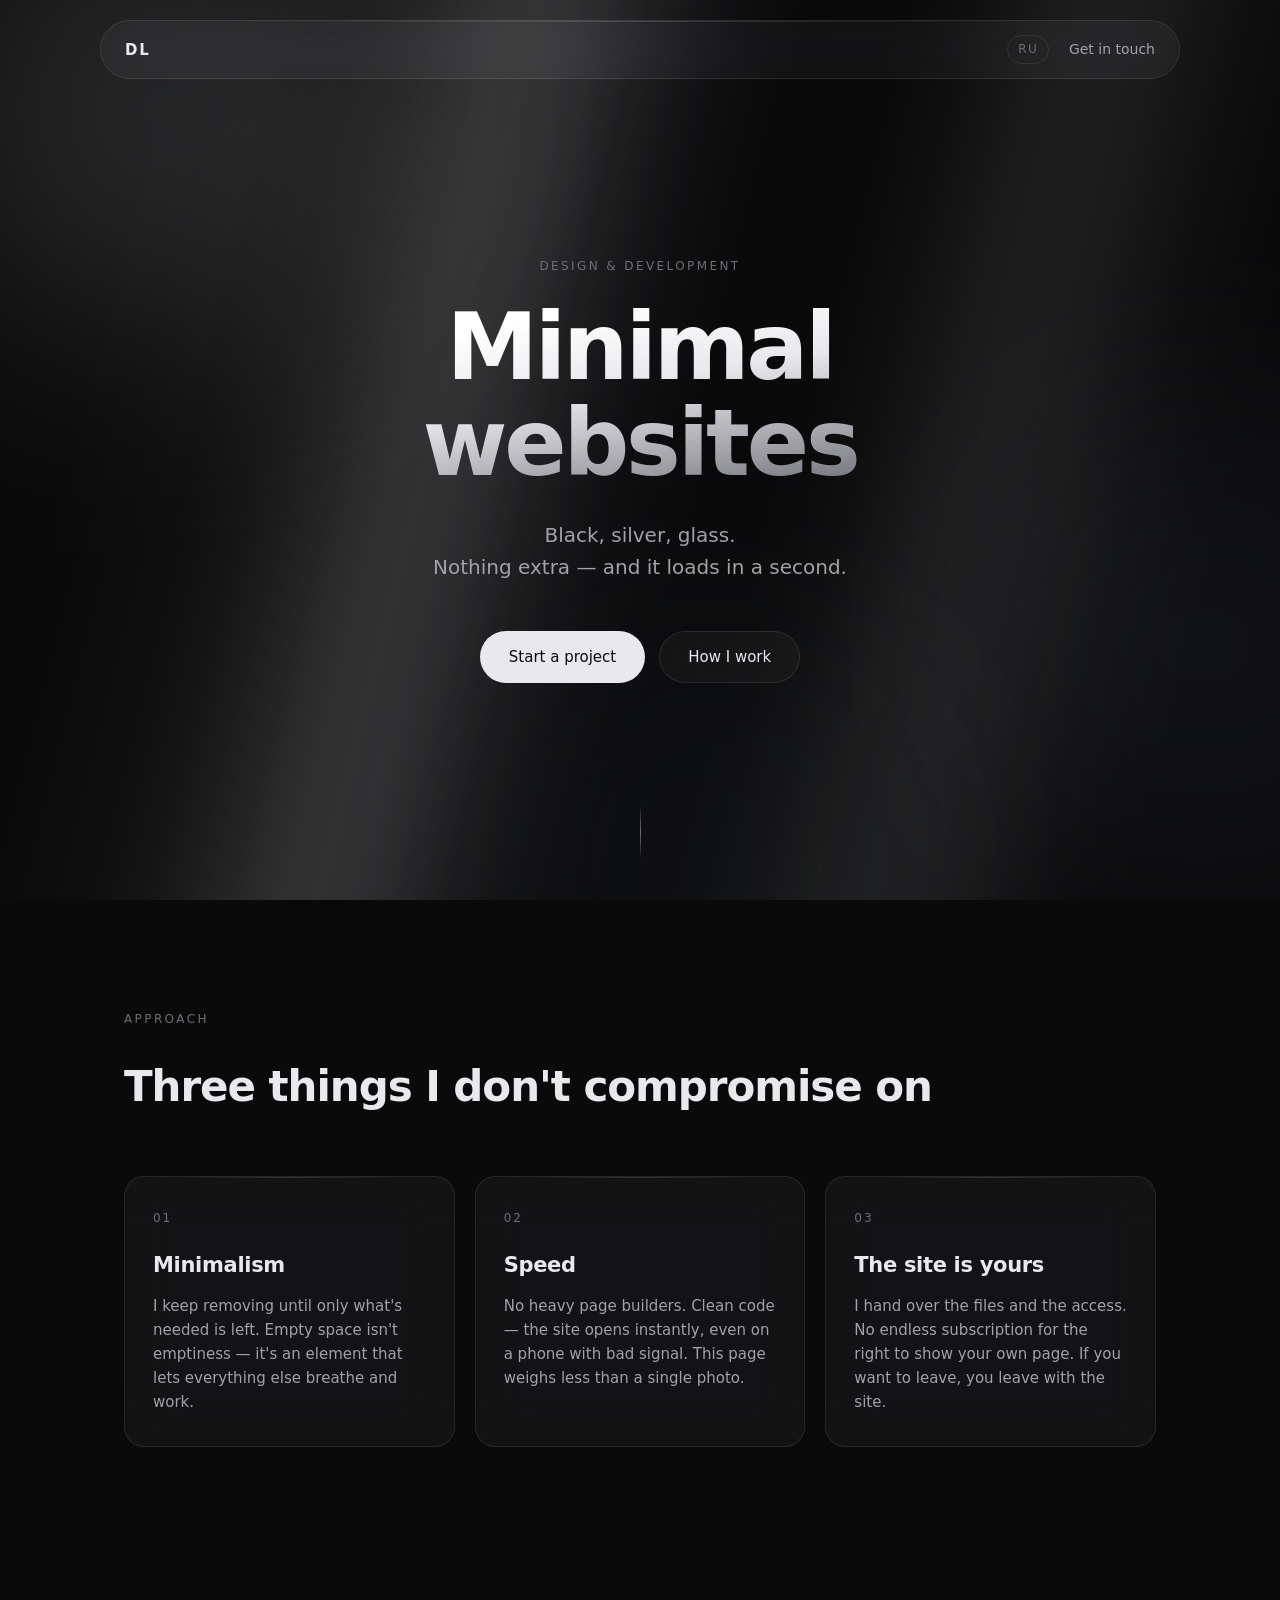
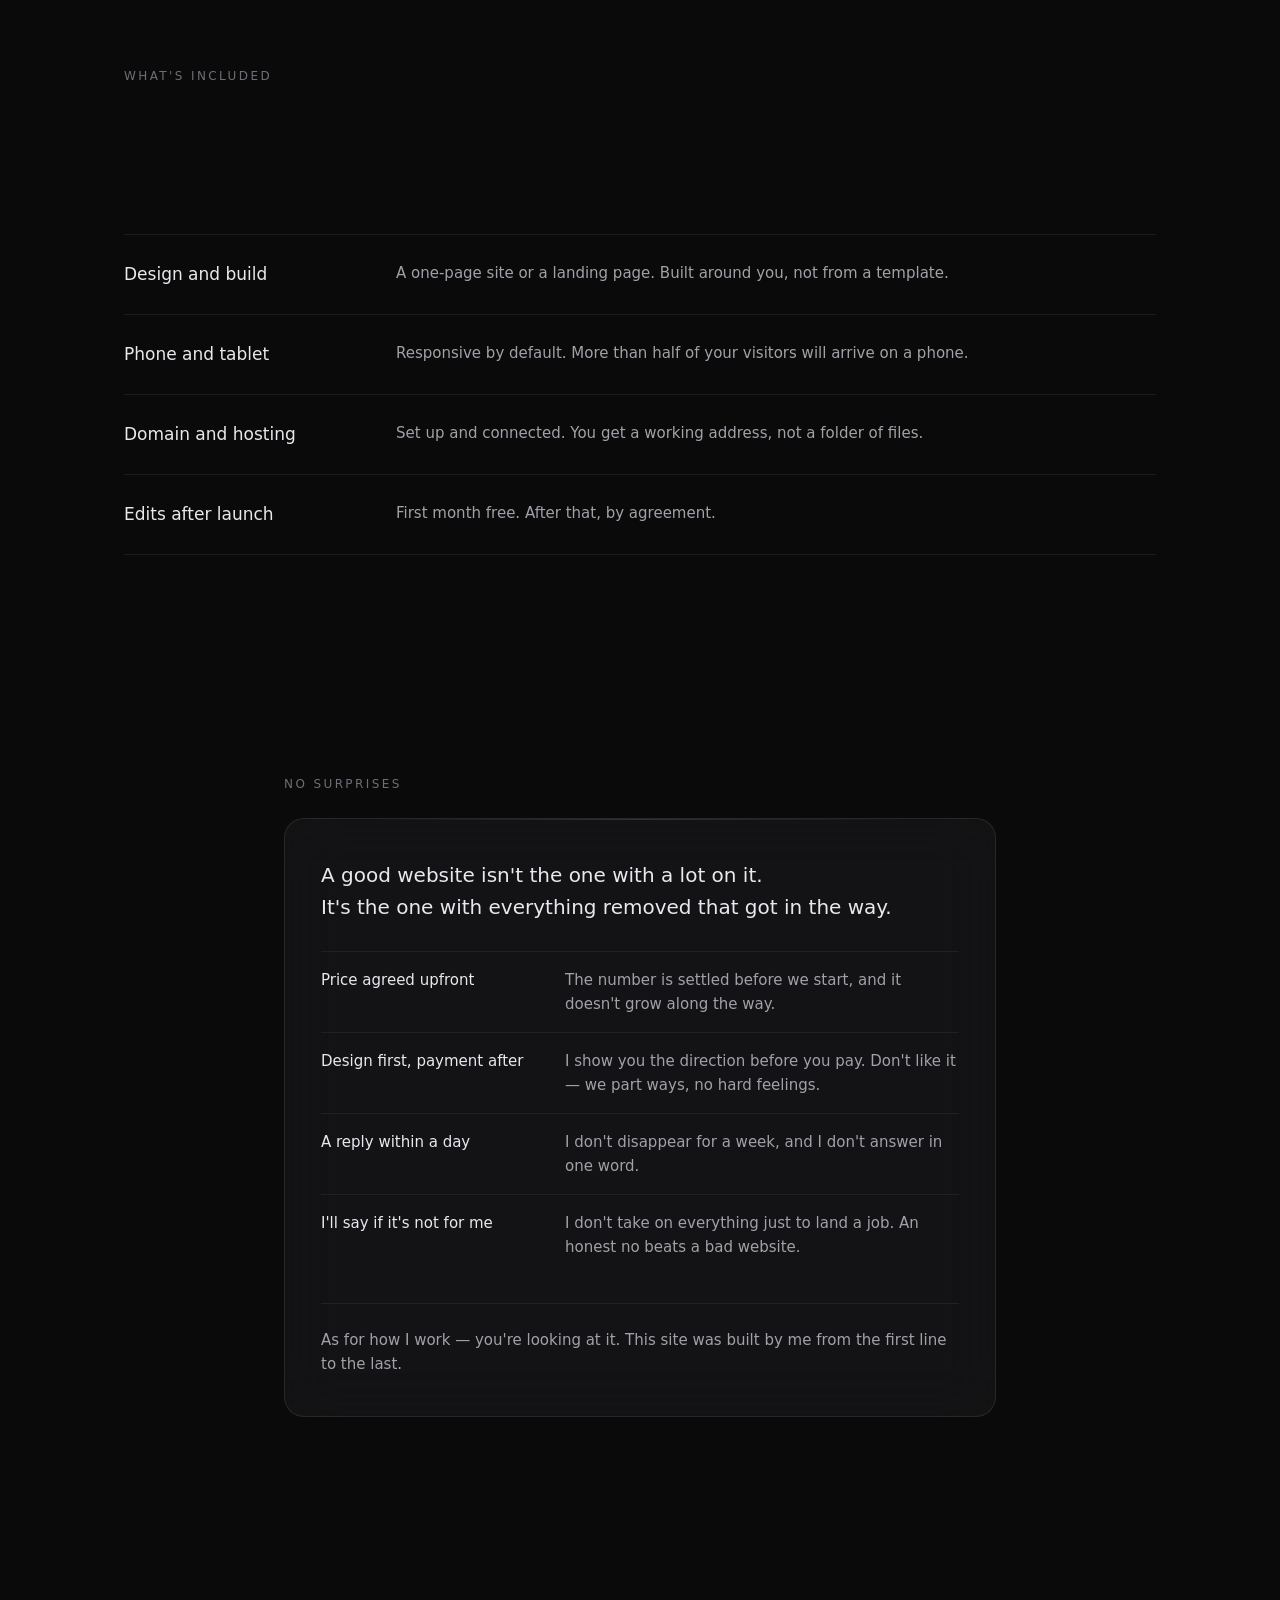
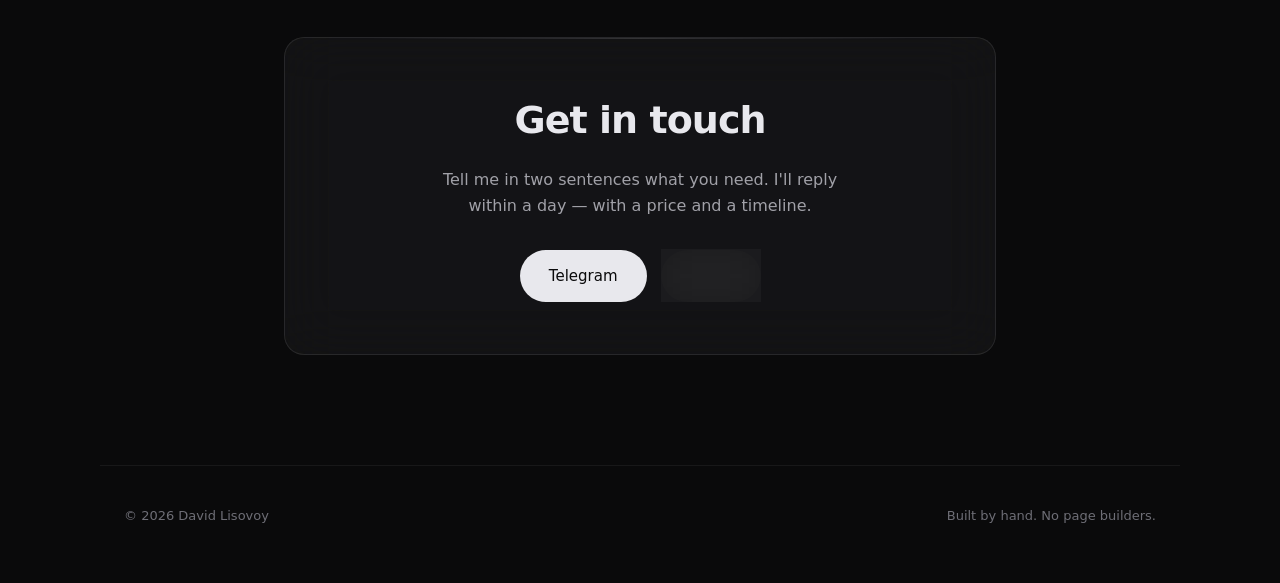
==== en/index.html @ e19b17f4 "Английская версия Отдельная страница en/ с общими styles.css и script.js. Переключатель языка в шапк" ====
<!doctype html>
<html lang="en">
<head>
<meta charset="utf-8">
<meta name="viewport" content="width=device-width, initial-scale=1">
<title>David Lisovoy — Minimal websites</title>
<meta name="description" content="Minimal websites: black, silver, glass. Clean code, instant loading, and the site stays yours.">
<meta name="theme-color" content="#0A0A0B">

<meta property="og:title" content="David Lisovoy — Minimal websites">
<meta property="og:description" content="Black, silver, glass. Nothing extra.">
<meta property="og:type" content="website">

<link rel="alternate" hreflang="ru" href="/">
<link rel="alternate" hreflang="en" href="/en/">
<link rel="alternate" hreflang="x-default" href="/">

<link rel="icon" href="data:image/svg+xml,<svg xmlns='http://www.w3.org/2000/svg' viewBox='0 0 32 32'><rect width='32' height='32' rx='8' fill='%230A0A0B'/><text x='16' y='23' font-size='18' font-family='system-ui' font-weight='600' fill='%23E8E8ED' text-anchor='middle'>D</text></svg>">

<!-- Стили и скрипт общие с русской версией: ../ = папка уровнем выше -->
<link rel="stylesheet" href="../styles.css">
</head>
<body>

<div class="ambient" aria-hidden="true">
  <span class="sheen"></span>
  <span class="orb orb-1"></span>
  <span class="orb orb-2"></span>
  <span class="orb orb-3"></span>
</div>

<header class="nav glass">
  <a href="#" class="nav__logo">DL</a>
  <div class="nav__right">
    <a href="../" class="nav__lang" hreflang="ru">RU</a>
    <a href="#contact" class="nav__cta">Get in touch</a>
  </div>
</header>

<main>

  <section class="hero">
    <p class="eyebrow reveal">Design &amp; development</p>
    <h1 class="hero__title reveal">
      Minimal<br>websites
    </h1>
    <p class="hero__sub reveal">
      Black, silver, glass.<br class="br-wide">
      Nothing extra — and it loads in a second.
    </p>
    <div class="hero__actions reveal">
      <a href="#contact" class="btn btn--primary">Start a project</a>
      <a href="#approach" class="btn btn--ghost">How I work</a>
    </div>

    <div class="scroll-hint reveal" aria-hidden="true">
      <span class="scroll-hint__line"></span>
    </div>
  </section>

  <section class="section" id="approach">
    <p class="eyebrow reveal">Approach</p>
    <h2 class="section__title reveal">Three things I don't compromise on</h2>

    <div class="cards">
      <article class="card glass reveal">
        <span class="card__num">01</span>
        <h3 class="card__title">Minimalism</h3>
        <p class="card__text">
          I keep removing until only what's needed is left. Empty space isn't
          emptiness — it's an element that lets everything else breathe and work.
        </p>
      </article>

      <article class="card glass reveal">
        <span class="card__num">02</span>
        <h3 class="card__title">Speed</h3>
        <p class="card__text">
          No heavy page builders. Clean code — the site opens instantly, even on a
          phone with bad signal. This page weighs less than a single photo.
        </p>
      </article>

      <article class="card glass reveal">
        <span class="card__num">03</span>
        <h3 class="card__title">The site is yours</h3>
        <p class="card__text">
          I hand over the files and the access. No endless subscription for the right
          to show your own page. If you want to leave, you leave with the site.
        </p>
      </article>
    </div>
  </section>

  <section class="section">
    <p class="eyebrow reveal">What's included</p>
    <h2 class="section__title reveal">From an idea to a working address</h2>

    <ul class="list">
      <li class="list__item reveal">
        <span class="list__label">Design and build</span>
        <span class="list__desc">A one-page site or a landing page. Built around you, not from a template.</span>
      </li>
      <li class="list__item reveal">
        <span class="list__label">Phone and tablet</span>
        <span class="list__desc">Responsive by default. More than half of your visitors will arrive on a phone.</span>
      </li>
      <li class="list__item reveal">
        <span class="list__label">Domain and hosting</span>
        <span class="list__desc">Set up and connected. You get a working address, not a folder of files.</span>
      </li>
      <li class="list__item reveal">
        <span class="list__label">Edits after launch</span>
        <span class="list__desc">First month free. After that, by agreement.</span>
      </li>
    </ul>
  </section>

  <section class="section section--narrow">
    <p class="eyebrow reveal">No surprises</p>
    <div class="about glass reveal">
      <p class="about__lead">
        A good website isn't the one with a lot on it.<br class="br-wide">
        It's the one with everything removed that got in the way.
      </p>

      <ul class="promise">
        <li class="promise__item">
          <span class="promise__label">Price agreed upfront</span>
          <span class="promise__text">The number is settled before we start, and it doesn't grow along the way.</span>
        </li>
        <li class="promise__item">
          <span class="promise__label">Design first, payment after</span>
          <span class="promise__text">I show you the direction before you pay. Don't like it — we part ways, no hard feelings.</span>
        </li>
        <li class="promise__item">
          <span class="promise__label">A reply within a day</span>
          <span class="promise__text">I don't disappear for a week, and I don't answer in one word.</span>
        </li>
        <li class="promise__item">
          <span class="promise__label">I'll say if it's not for me</span>
          <span class="promise__text">I don't take on everything just to land a job. An honest no beats a bad website.</span>
        </li>
      </ul>

      <p class="about__text about__text--last">
        As for how I work — you're looking at it. This site was built by me from the
        first line to the last.
      </p>
    </div>
  </section>

  <section class="section section--narrow" id="contact">
    <div class="contact glass reveal">
      <h2 class="contact__title">Get in touch</h2>
      <p class="contact__text">
        Tell me in two sentences what you need.
        I'll reply within a day — with a price and a timeline.
      </p>
      <div class="contact__links">
        <!-- ЗАМЕНИТЬ на свои реальные контакты -->
        <a href="https://t.me/ЗАМЕНИТЬ" class="btn btn--primary">Telegram</a>
        <a href="mailto:ЗАМЕНИТЬ@почта" class="btn btn--ghost">Email</a>
      </div>
    </div>
  </section>

</main>

<footer class="footer">
  <span>© 2026 David Lisovoy</span>
  <span class="footer__note">Built by hand. No page builders.</span>
</footer>

<script src="../script.js"></script>
</body>
</html>
---- styles.css ----
/* ============================================================
   ПЕРЕМЕННЫЕ
   Все цвета и размеры собраны здесь. Меняешь тут — меняется везде.
   ============================================================ */
:root {
  /* Палитра из брендбука: чёрный, серебро, белый, серый */
  --black:      #0A0A0B;   /* фон */
  --black-soft: #131316;   /* фон чуть светлее */
  --silver:     #E8E8ED;   /* основной текст */
  --silver-dim: #A1A1A8;   /* второстепенный текст */
  --gray:       #6E6E76;   /* самый тихий текст */

  /* Стекло: белый с очень низкой непрозрачностью поверх тёмного фона */
  --glass-bg:     rgba(255, 255, 255, 0.035);
  --glass-border: rgba(255, 255, 255, 0.09);
  --glass-shine:  rgba(255, 255, 255, 0.14);  /* блик по верхней кромке */

  /* Шрифт в духе Apple. На маке подхватится настоящий SF Pro */
  --font: -apple-system, BlinkMacSystemFont, "SF Pro Display", "SF Pro Text",
          "Helvetica Neue", "Segoe UI", system-ui, sans-serif;

  --radius: 20px;
  --max-width: 1080px;

  /* Кривая ускорения как в iOS — движение выглядит мягким, а не механическим */
  --ease: cubic-bezier(0.22, 1, 0.36, 1);
}

/* Сброс: убираем разнобой между браузерами */
* { margin: 0; padding: 0; box-sizing: border-box; }

html { scroll-behavior: smooth; }  /* плавная прокрутка по якорям */

body {
  font-family: var(--font);
  background: var(--black);
  color: var(--silver);
  line-height: 1.6;
  -webkit-font-smoothing: antialiased;   /* тонкое сглаживание шрифта на маке */
  overflow-x: hidden;                     /* страница не ездит вбок */
}

/* ============================================================
   ФОНОВОЕ СВЕЧЕНИЕ
   Три размытых пятна. Дают глубину без единой картинки.
   ============================================================ */
.ambient {
  position: fixed;
  inset: 0;              /* растянуть на весь экран */
  z-index: -1;           /* под контентом */
  pointer-events: none;  /* не перехватывает клики */
  overflow: hidden;
}
.orb {
  position: absolute;
  border-radius: 50%;
  filter: blur(120px);   /* сильное размытие превращает круг в свечение */
  opacity: 0.5;
}
.orb-1 {
  width: 620px; height: 620px;
  /* Яркое ядро: без него стекло не за что зацепиться */
  background: radial-gradient(circle, rgba(255,255,255,0.42) 0%, rgba(200,205,220,0.12) 55%, transparent 72%);
  top: -200px; left: -140px;
  animation: drift 22s var(--ease) infinite alternate;
}
.orb-2 {
  width: 480px; height: 480px;
  background: rgba(150, 155, 175, 0.13);
  top: 45%; right: -160px;
  animation: drift 28s var(--ease) infinite alternate-reverse;
}
.orb-3 {
  width: 520px; height: 520px;
  background: rgba(120, 125, 145, 0.11);
  bottom: -220px; left: 35%;
  animation: drift 25s var(--ease) infinite alternate;
}
/* ХРОМОВАЯ ЛЕНТА
   Наклонная полоса с чередованием света и тени.
   На чёрном читается как отполированный металл — и даёт стеклу,
   что преломлять. Цвета нет: только светлота, палитра не нарушена. */
.sheen {
  position: absolute;
  top: -25%; left: -15%;
  width: 130%; height: 150%;
  background: linear-gradient(
    104deg,
    transparent 22%,
    rgba(255, 255, 255, 0.05) 33%,
    rgba(255, 255, 255, 0.30) 40%,
    rgba(150, 155, 175, 0.10) 45%,
    transparent 51%,
    transparent 61%,
    rgba(255, 255, 255, 0.16) 68%,
    rgba(120, 125, 145, 0.06) 73%,
    transparent 79%
  );
  filter: blur(70px);
  opacity: 0.85;
  animation: sway 30s var(--ease) infinite alternate;
}
/* Лента медленно ведёт — блик скользит, как по металлу */
@keyframes sway {
  from { transform: translateX(-4%) rotate(-1.5deg); }
  to   { transform: translateX(4%)  rotate(1.5deg); }
}

/* Медленное «дыхание» пятен */
@keyframes drift {
  from { transform: translate(0, 0) scale(1); }
  to   { transform: translate(60px, -50px) scale(1.15); }
}

/* ============================================================
   СТЕКЛО — главный приём всего сайта
   ============================================================ */
.glass {
  position: relative;
  background: var(--glass-bg);
  /* backdrop-filter размывает ТО, ЧТО ПОЗАДИ элемента — это и есть матовое стекло.
     brightness(1.15) слегка поднимает свет, попавший под стекло: так виден край */
  backdrop-filter: blur(28px) saturate(180%) brightness(1.15);
  -webkit-backdrop-filter: blur(28px) saturate(180%) brightness(1.15);
  border: 1px solid var(--glass-border);
  border-radius: var(--radius);
}
/* Светлая полоска по верхней кромке — имитация блика на стекле */
.glass::before {
  content: "";
  position: absolute;
  top: 0; left: 12%; right: 12%;
  height: 1px;
  background: linear-gradient(90deg, transparent, var(--glass-shine), transparent);
}

/* ============================================================
   ШАПКА
   ============================================================ */
.nav {
  position: fixed;
  top: 20px; left: 50%;
  transform: translateX(-50%);   /* центрируем по горизонтали */
  z-index: 100;
  width: min(var(--max-width), calc(100% - 40px));
  padding: 14px 24px;
  display: flex;
  align-items: center;
  justify-content: space-between;
  border-radius: 100px;          /* капсула */
}
.nav__logo {
  font-weight: 600;
  font-size: 15px;
  letter-spacing: 0.12em;
  color: var(--silver);
  text-decoration: none;
}
/* Правая группа в шапке: язык + кнопка связи */
.nav__right { display: flex; align-items: center; gap: 20px; }

.nav__lang {
  font-size: 12px;
  letter-spacing: 0.1em;
  color: var(--gray);
  text-decoration: none;
  padding: 4px 10px;
  border: 1px solid var(--glass-border);
  border-radius: 100px;
  transition: color 0.3s var(--ease), border-color 0.3s var(--ease);
}
.nav__lang:hover {
  color: var(--silver);
  border-color: rgba(255, 255, 255, 0.22);
}

.nav__cta {
  font-size: 14px;
  color: var(--silver-dim);
  text-decoration: none;
  transition: color 0.3s var(--ease);
}
.nav__cta:hover { color: var(--silver); }

/* ============================================================
   ПЕРВЫЙ ЭКРАН
   ============================================================ */
.hero {
  min-height: 100svh;            /* svh — честная высота экрана на телефоне */
  display: flex;
  flex-direction: column;
  align-items: center;
  justify-content: center;
  text-align: center;
  padding: 120px 24px 80px;
  position: relative;
}
.eyebrow {
  font-size: 12px;
  letter-spacing: 0.2em;
  text-transform: uppercase;
  color: var(--gray);
  margin-bottom: 24px;
}
.hero__title {
  /* clamp(мин, гибкое, макс) — размер сам подстраивается под ширину экрана */
  /* 38px — минимум, при котором «Минималистичные» не упирается в края телефона */
  font-size: clamp(38px, 9vw, 92px);
  font-weight: 600;
  line-height: 1.04;
  letter-spacing: -0.035em;   /* крупный текст требует более плотных букв */
  /* Градиент от белого к серому, залитый в сами буквы */
  background: linear-gradient(170deg, #FFFFFF 15%, var(--silver) 45%, var(--gray) 100%);
  -webkit-background-clip: text;
  background-clip: text;
  color: transparent;
  margin-bottom: 28px;
}
.hero__sub {
  font-size: clamp(16px, 2.2vw, 20px);
  color: var(--silver-dim);
  max-width: 520px;
  margin-bottom: 48px;
}
.hero__actions { display: flex; gap: 14px; flex-wrap: wrap; justify-content: center; }

/* Полоска-подсказка внизу первого экрана */
.scroll-hint {
  position: absolute;
  bottom: 40px; left: 50%;
  transform: translateX(-50%);
}
.scroll-hint__line {
  display: block;
  width: 1px; height: 56px;
  background: linear-gradient(180deg, transparent, var(--gray), transparent);
  animation: pulse 2.6s ease-in-out infinite;
}
@keyframes pulse {
  0%, 100% { opacity: 0.25; transform: scaleY(0.7); }
  50%      { opacity: 1;    transform: scaleY(1); }
}

/* ============================================================
   КНОПКИ
   ============================================================ */
.btn {
  display: inline-flex;
  align-items: center;
  padding: 13px 28px;
  border-radius: 100px;
  font-size: 15px;
  font-weight: 500;
  text-decoration: none;
  transition: all 0.35s var(--ease);
  border: 1px solid transparent;
}
/* Главная кнопка — светлая, притягивает взгляд */
.btn--primary {
  background: var(--silver);
  color: var(--black);
}
.btn--primary:hover {
  background: #FFFFFF;
  transform: translateY(-2px);
  box-shadow: 0 12px 32px rgba(232, 232, 237, 0.18);
}
/* Второстепенная — прозрачная, не спорит с главной */
.btn--ghost {
  background: var(--glass-bg);
  backdrop-filter: blur(20px);
  -webkit-backdrop-filter: blur(20px);
  border-color: var(--glass-border);
  color: var(--silver);
}
.btn--ghost:hover {
  border-color: rgba(255, 255, 255, 0.22);
  transform: translateY(-2px);
}

/* ============================================================
   СЕКЦИИ
   ============================================================ */
.section {
  max-width: var(--max-width);
  margin: 0 auto;
  padding: 110px 24px;
}
.section--narrow { max-width: 760px; }
.section__title {
  font-size: clamp(28px, 4.5vw, 42px);
  font-weight: 600;
  letter-spacing: -0.025em;
  margin-bottom: 56px;
}

/* ============================================================
   КАРТОЧКИ ПРИНЦИПОВ
   ============================================================ */
.cards {
  display: grid;
  /* auto-fit + minmax = карточки сами перестраиваются в 3/2/1 колонки */
  grid-template-columns: repeat(auto-fit, minmax(280px, 1fr));
  gap: 20px;
}
.card {
  padding: 32px 28px;
  transition: transform 0.4s var(--ease), border-color 0.4s var(--ease);
}
.card:hover {
  transform: translateY(-4px);
  border-color: rgba(255, 255, 255, 0.16);
}
.card__num {
  display: block;
  font-size: 12px;
  letter-spacing: 0.16em;
  color: var(--gray);
  margin-bottom: 20px;
}
.card__title {
  font-size: 21px;
  font-weight: 600;
  letter-spacing: -0.015em;
  margin-bottom: 12px;
}
.card__text { font-size: 15px; color: var(--silver-dim); }

/* ============================================================
   СПИСОК «ЧТО ВХОДИТ»
   ============================================================ */
.list { list-style: none; }
.list__item {
  display: grid;
  grid-template-columns: 240px 1fr;
  gap: 32px;
  padding: 26px 0;
  border-top: 1px solid rgba(255, 255, 255, 0.07);
}
.list__item:last-child { border-bottom: 1px solid rgba(255, 255, 255, 0.07); }
.list__label { font-size: 17px; font-weight: 500; }
.list__desc  { font-size: 15px; color: var(--silver-dim); }

/* ============================================================
   ОБО МНЕ И КОНТАКТ
   ============================================================ */
.about { padding: 40px 36px; }
.about__lead {
  font-size: 20px;
  font-weight: 500;
  margin-bottom: 20px;
}
.about__text {
  font-size: 16px;
  color: var(--silver-dim);
  margin-bottom: 16px;
}
.about__text--last {
  margin-bottom: 0;
  padding-top: 24px;
  border-top: 1px solid rgba(255, 255, 255, 0.07);
  font-size: 15px;
}

/* Список гарантий внутри блока «Без сюрпризов» */
.promise { list-style: none; margin: 28px 0; }
.promise__item {
  display: grid;
  grid-template-columns: 220px 1fr;
  gap: 24px;
  padding: 16px 0;
  border-top: 1px solid rgba(255, 255, 255, 0.06);
}
.promise__label { font-size: 15px; font-weight: 500; }
.promise__text  { font-size: 15px; color: var(--silver-dim); }

/* Перенос строки, который нужен только на широком экране */
.br-wide { display: inline; }

.contact { padding: 52px 40px; text-align: center; }
.contact__title {
  font-size: clamp(28px, 4.5vw, 38px);
  font-weight: 600;
  letter-spacing: -0.025em;
  margin-bottom: 16px;
}
.contact__text {
  font-size: 16px;
  color: var(--silver-dim);
  max-width: 420px;
  margin: 0 auto 32px;
}
.contact__links { display: flex; gap: 14px; justify-content: center; flex-wrap: wrap; }

/* ============================================================
   ПОДВАЛ
   ============================================================ */
.footer {
  max-width: var(--max-width);
  margin: 0 auto;
  padding: 40px 24px 56px;
  display: flex;
  justify-content: space-between;
  flex-wrap: wrap;
  gap: 12px;
  font-size: 13px;
  color: var(--gray);
  border-top: 1px solid rgba(255, 255, 255, 0.06);
}

/* ============================================================
   ПОЯВЛЕНИЕ ПРИ ПРОКРУТКЕ
   Стартовое состояние. Класс is-visible вешает JS.
   ============================================================ */
.reveal {
  opacity: 0;
  transform: translateY(24px);
  transition: opacity 0.9s var(--ease), transform 0.9s var(--ease);
}
.reveal.is-visible { opacity: 1; transform: translateY(0); }

/* ============================================================
   ТЕЛЕФОНЫ
   ============================================================ */
@media (max-width: 640px) {
  .section { padding: 80px 20px; }
  .list__item { grid-template-columns: 1fr; gap: 8px; }
  .promise__item { grid-template-columns: 1fr; gap: 6px; }
  /* На телефоне текст переносится сам — принудительные переносы мешают */
  .br-wide { display: none; }
  .about, .contact { padding: 32px 24px; }
  .footer { flex-direction: column; }
}

/* Уважаем системную настройку «уменьшить движение» */
@media (prefers-reduced-motion: reduce) {
  *, *::before, *::after {
    animation-duration: 0.01ms !important;
    transition-duration: 0.01ms !important;
  }
  .reveal { opacity: 1; transform: none; }
}
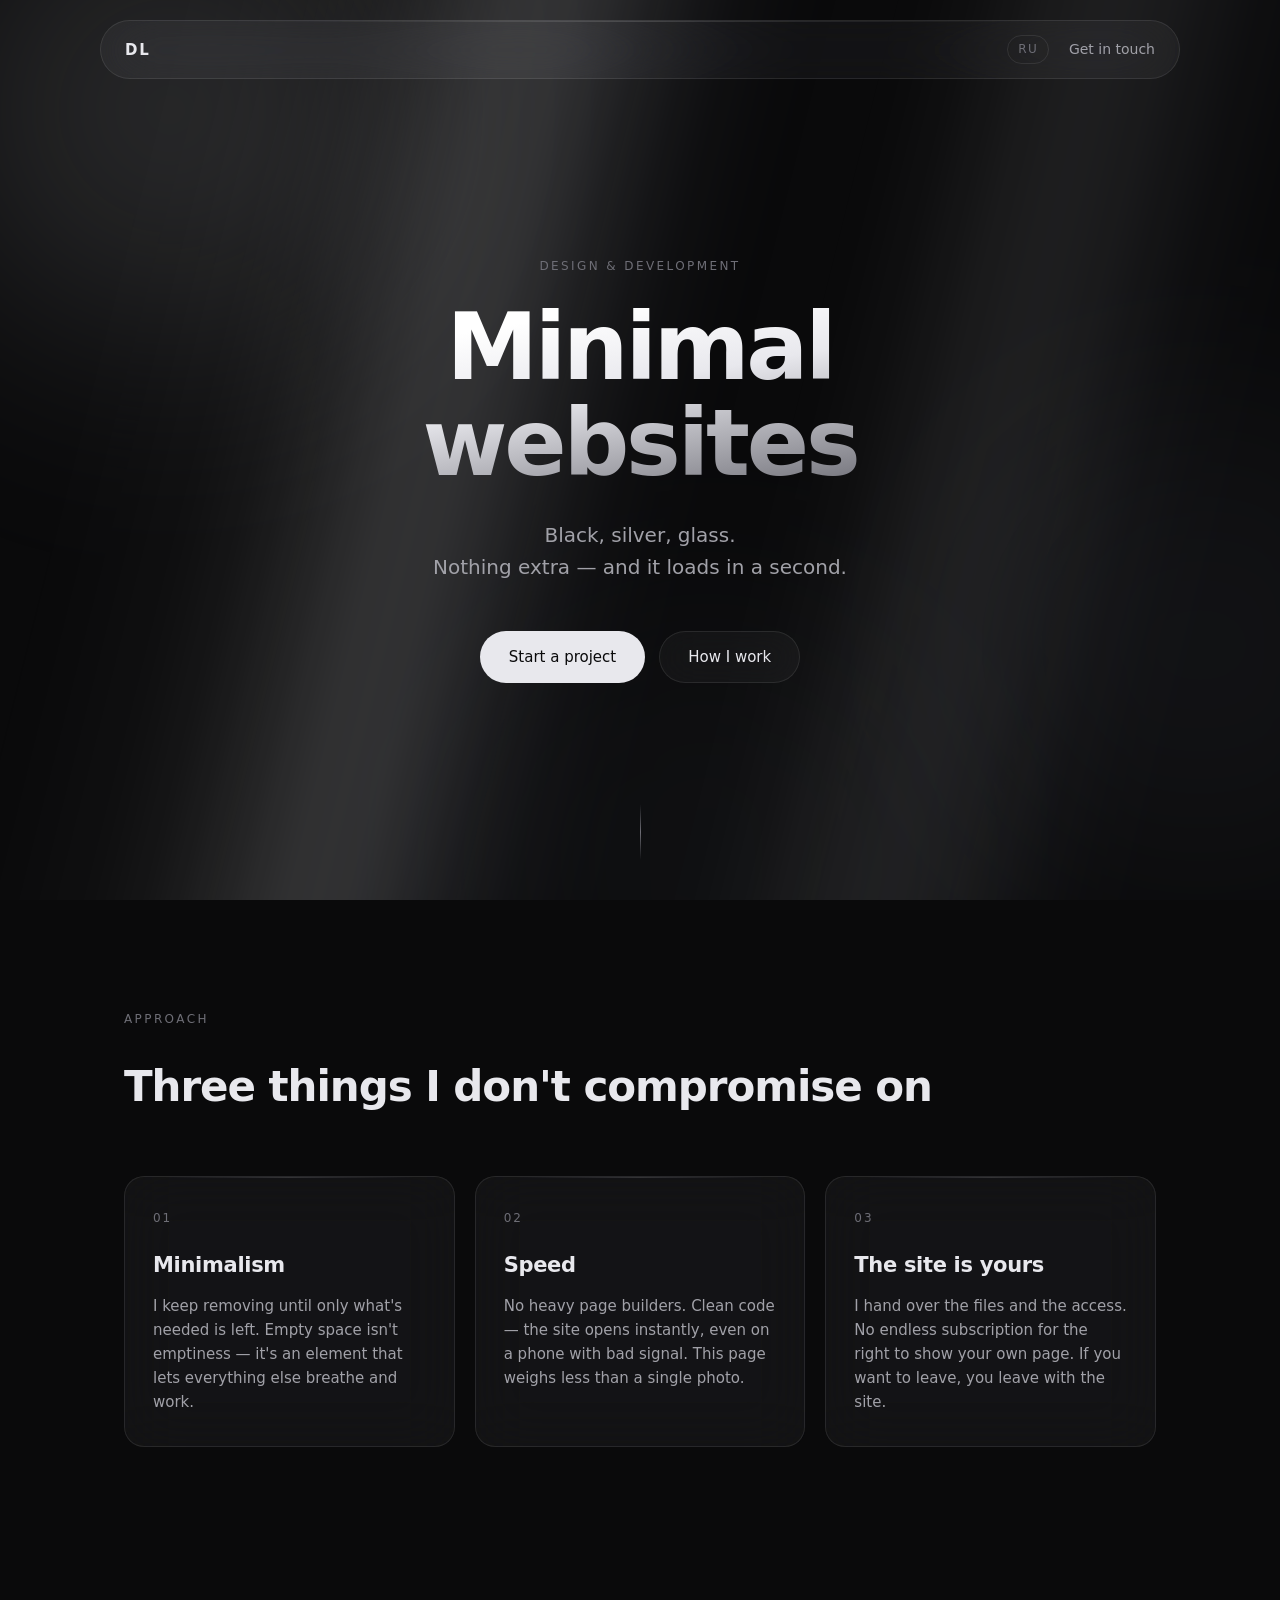
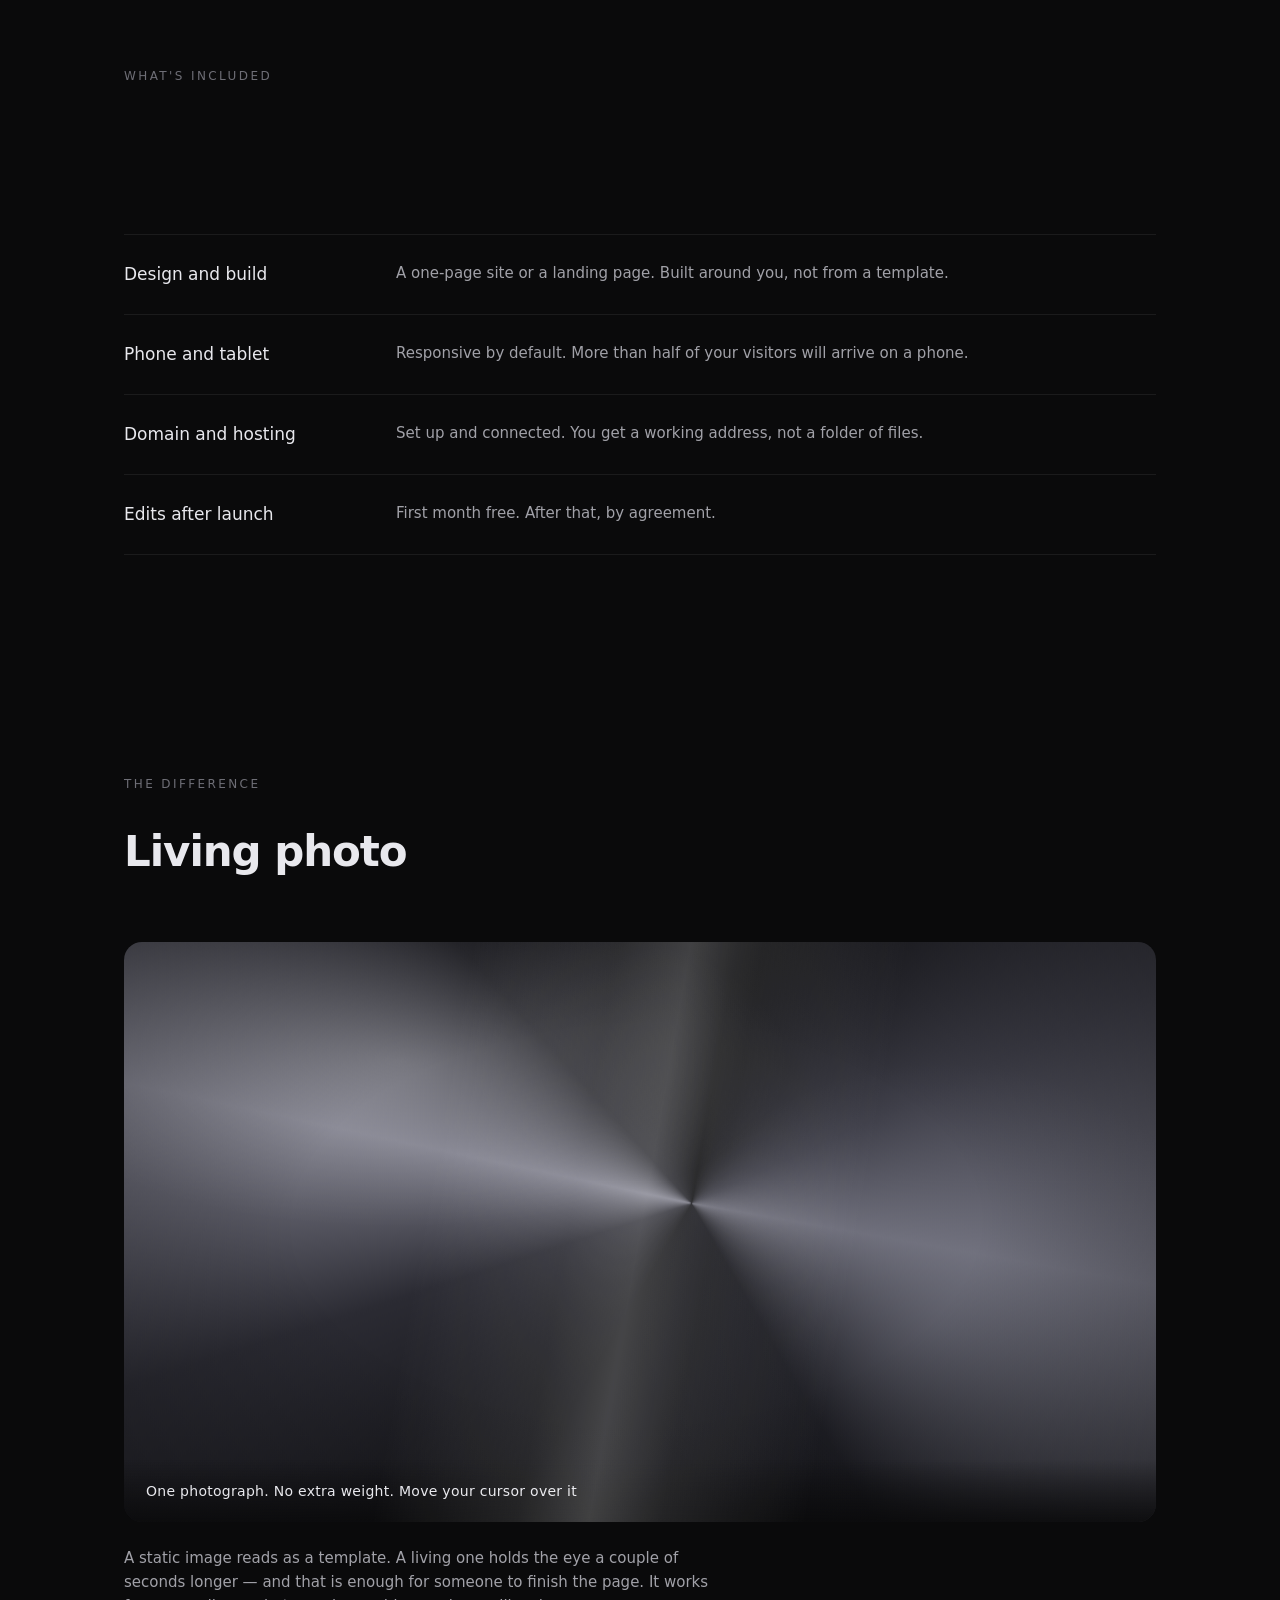
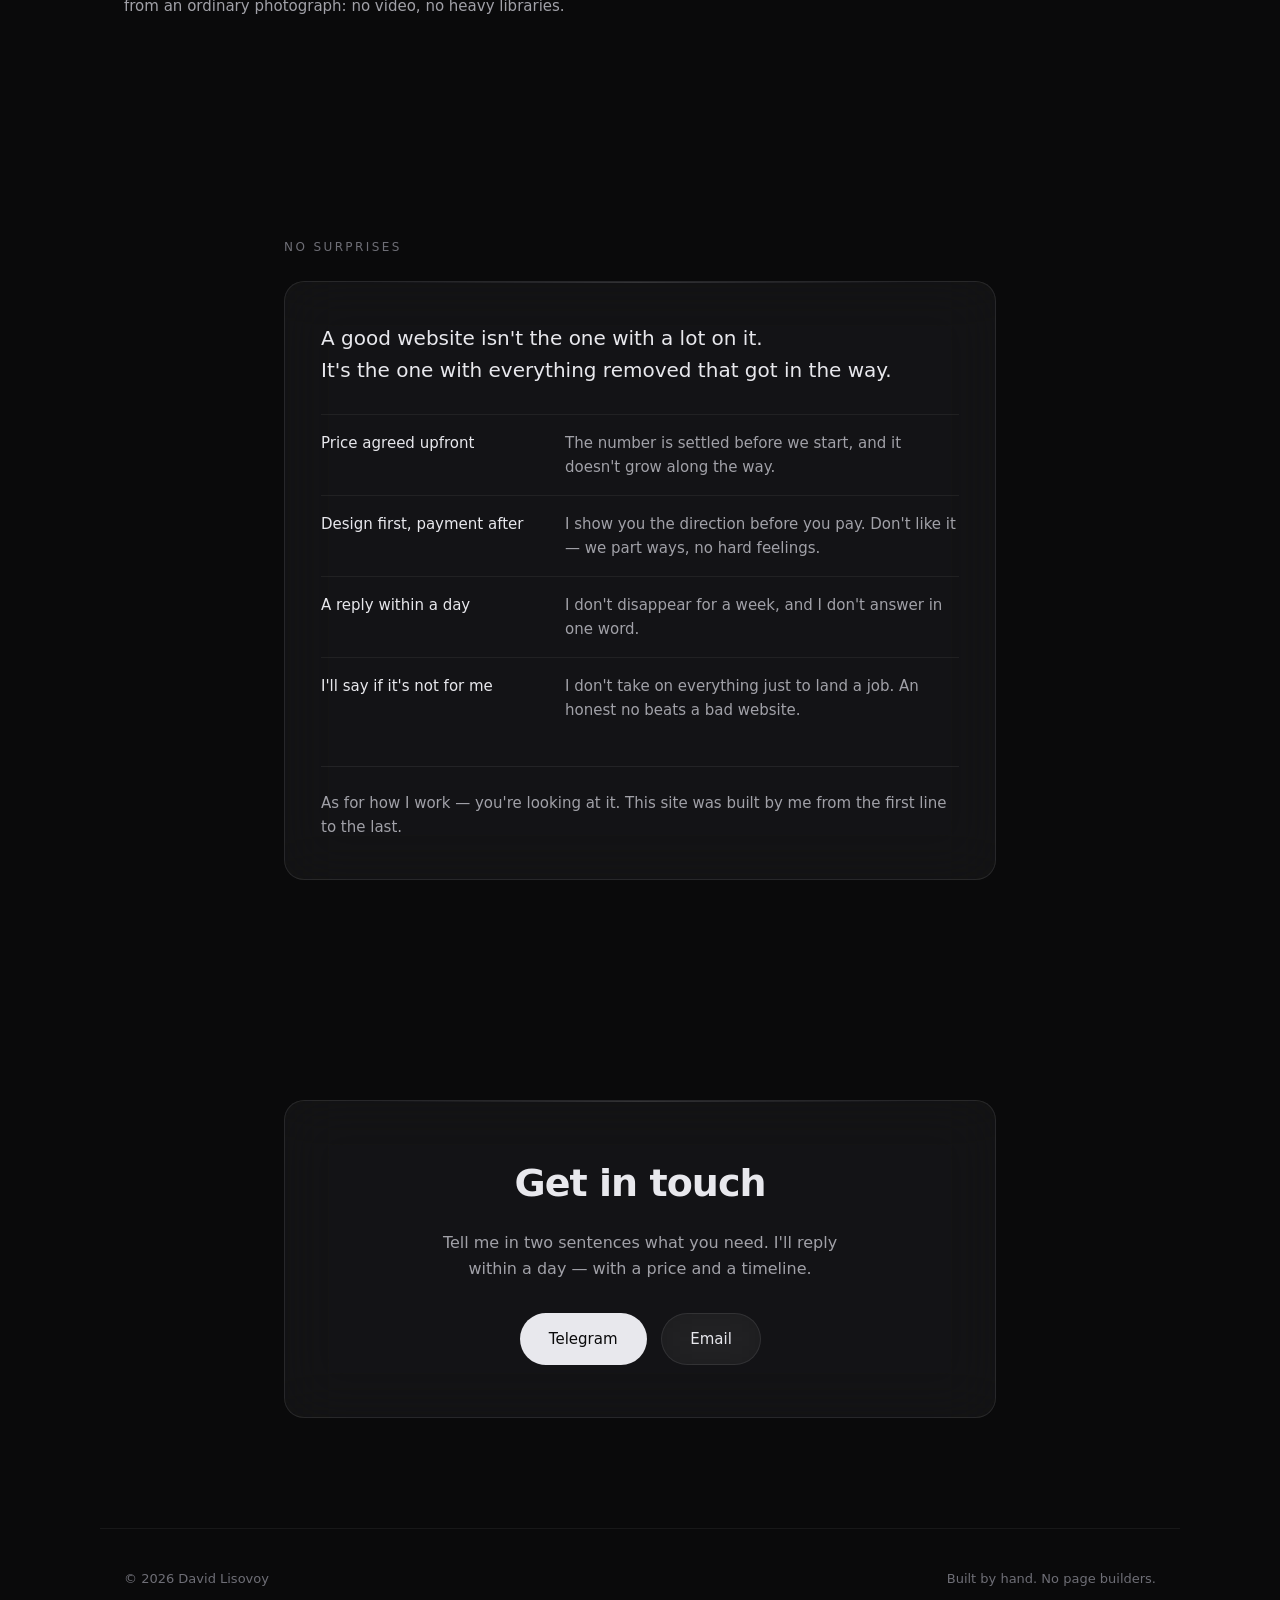
==== commit 1bfa17c7: "Компонент «живое фото» Два способа оживить картинку: CSS-наезд с бликом и настоящий синемаграф на ви" ====
--- a/en/index.html
+++ b/en/index.html
@@ -19,6 +19,7 @@
 
 <!-- Стили и скрипт общие с русской версией: ../ = папка уровнем выше -->
 <link rel="stylesheet" href="../styles.css">
+<link rel="stylesheet" href="../components/live-photo/live-photo.css">
 </head>
 <body>
 
@@ -116,6 +117,22 @@
     </ul>
   </section>
 
+  <section class="section">
+    <p class="eyebrow reveal">The difference</p>
+    <h2 class="section__title reveal">Living photo</h2>
+
+    <div class="live live--css live--parallax reveal" style="aspect-ratio:16/9">
+      <div class="live__media live__placeholder"></div>
+      <div class="live__caption">One photograph. No extra weight. Move your cursor over it</div>
+    </div>
+
+    <p class="live-note reveal">
+      A static image reads as a template. A living one holds the eye a couple of
+      seconds longer — and that is enough for someone to finish the page. It works
+      from an ordinary photograph: no video, no heavy libraries.
+    </p>
+  </section>
+
   <section class="section section--narrow">
     <p class="eyebrow reveal">No surprises</p>
     <div class="about glass reveal">
@@ -173,5 +190,6 @@
 </footer>
 
 <script src="../script.js"></script>
+<script src="../components/live-photo/live-photo.js"></script>
 </body>
 </html>
--- a/styles.css
+++ b/styles.css
@@ -341,6 +341,14 @@
 .list__label { font-size: 17px; font-weight: 500; }
 .list__desc  { font-size: 15px; color: var(--silver-dim); }
 
+/* Пояснение под блоком «живое фото» */
+.live-note {
+  font-size: 15px;
+  color: var(--silver-dim);
+  max-width: 620px;
+  margin-top: 24px;
+}
+
 /* ============================================================
    ОБО МНЕ И КОНТАКТ
    ============================================================ */
--- a/components/live-photo/live-photo.css
+++ b/components/live-photo/live-photo.css
@@ -0,0 +1,132 @@
+/* ============================================================
+   ЖИВОЕ ФОТО — два способа оживить статичную картинку
+
+   Способ 1 (.live--css)   — только CSS. Нужна одна фотография.
+   Способ 2 (.live--video) — настоящий синемаграф. Нужно короткое видео.
+
+   Оба уважают системную настройку «уменьшить движение».
+   ============================================================ */
+
+.live {
+  position: relative;
+  overflow: hidden;              /* обрезает то, что вылезает при зуме */
+  border-radius: 18px;
+  aspect-ratio: 4 / 3;           /* держит пропорцию на любой ширине */
+  background: #0A0A0B;
+  isolation: isolate;            /* замыкает режимы наложения внутри блока */
+}
+
+/* Слой самой картинки или видео */
+.live__media {
+  position: absolute;
+  inset: 0;
+  width: 100%;
+  height: 100%;
+  object-fit: cover;             /* заполняет блок без искажения пропорций */
+  display: block;
+}
+
+/* ============================================================
+   СПОСОБ 1 · CSS-оживление статичного фото
+   ============================================================ */
+
+/* Медленный наезд камеры (эффект Кена Бёрнса).
+   Глаз не замечает движение, но картинка перестаёт быть мёртвой. */
+.live--css .live__media {
+  animation: kenburns 24s var(--live-ease, cubic-bezier(0.4,0,0.2,1)) infinite alternate;
+  transform-origin: 55% 45%;
+}
+@keyframes kenburns {
+  from { transform: scale(1)    translate(0, 0); }
+  to   { transform: scale(1.09) translate(-1.5%, -1%); }
+}
+
+/* Блик, проходящий по поверхности. Это то, что читается как «живое»:
+   свет движется, объект стоит на месте. */
+.live--css::after {
+  content: "";
+  position: absolute;
+  inset: -30%;
+  background: linear-gradient(
+    100deg,
+    transparent 38%,
+    rgba(255,255,255,0.10) 46%,
+    rgba(255,255,255,0.22) 50%,
+    rgba(255,255,255,0.10) 54%,
+    transparent 62%
+  );
+  /* screen = светлое поверх тёмного даёт свечение, а не серую плёнку */
+  mix-blend-mode: screen;
+  animation: sweep 9s ease-in-out infinite;
+  pointer-events: none;
+}
+@keyframes sweep {
+  0%        { transform: translateX(-60%) rotate(4deg); opacity: 0; }
+  12%       { opacity: 1; }
+  55%, 100% { transform: translateX(60%) rotate(4deg); opacity: 0; }
+}
+
+/* ============================================================
+   СПОСОБ 2 · Настоящий синемаграф на видео
+   ============================================================ */
+.live--video .live__media {
+  /* Пока видео грузится, виден poster — блок не мигает пустотой */
+  transition: opacity 0.6s ease;
+}
+
+/* ============================================================
+   ПАРАЛЛАКС ОТ КУРСОРА
+   Сдвиг задаёт JS через переменные --px / --py
+   ============================================================ */
+.live--parallax .live__media {
+  transform: translate3d(calc(var(--px, 0) * 12px), calc(var(--py, 0) * 12px), 0) scale(1.06);
+  transition: transform 0.5s cubic-bezier(0.22, 1, 0.36, 1);
+}
+/* На параллаксе наезд не нужен — иначе два движения спорят */
+.live--parallax.live--css .live__media { animation: none; }
+
+/* ============================================================
+   ПОДПИСЬ ПОВЕРХ
+   ============================================================ */
+.live__caption {
+  position: absolute;
+  left: 0; right: 0; bottom: 0;
+  padding: 20px 22px;
+  background: linear-gradient(transparent, rgba(10,10,11,0.85));
+  color: #E8E8ED;
+  font-size: 14px;
+  letter-spacing: 0.02em;
+}
+
+/* ============================================================
+   ЗАГЛУШКА вместо фотографии.
+   Абстрактный хром из градиентов — чтобы компонент можно было
+   посмотреть до того, как появилась настоящая картинка.
+   ============================================================ */
+.live__placeholder {
+  background:
+    radial-gradient(ellipse 60% 45% at 28% 22%, rgba(255,255,255,0.20), transparent 60%),
+    radial-gradient(ellipse 45% 70% at 78% 65%, rgba(190,195,215,0.12), transparent 62%),
+    conic-gradient(from 210deg at 55% 45%,
+      #101013 0deg, #2b2b33 42deg, #7e7e8b 72deg, #1e1e24 108deg,
+      #08080a 160deg, #3d3d47 215deg, #6a6a76 250deg, #141419 300deg, #101013 360deg);
+}
+
+/* Затемнение по краям: собирает внимание в центр и сажает объект в страницу */
+.live__placeholder::after {
+  content: "";
+  position: absolute;
+  inset: 0;
+  background: radial-gradient(ellipse 78% 78% at 50% 48%, transparent 40%, rgba(10,10,11,0.55) 100%);
+}
+
+/* ============================================================
+   УМЕНЬШЕННОЕ ДВИЖЕНИЕ
+   Если человек попросил систему меньше анимации — уважаем.
+   Видео при этом останавливается через JS.
+   ============================================================ */
+@media (prefers-reduced-motion: reduce) {
+  .live--css .live__media { animation: none; transform: scale(1.04); }
+  .live--css::after       { animation: none; opacity: 0; }
+  .live--parallax .live__media { transition: none; }
+}
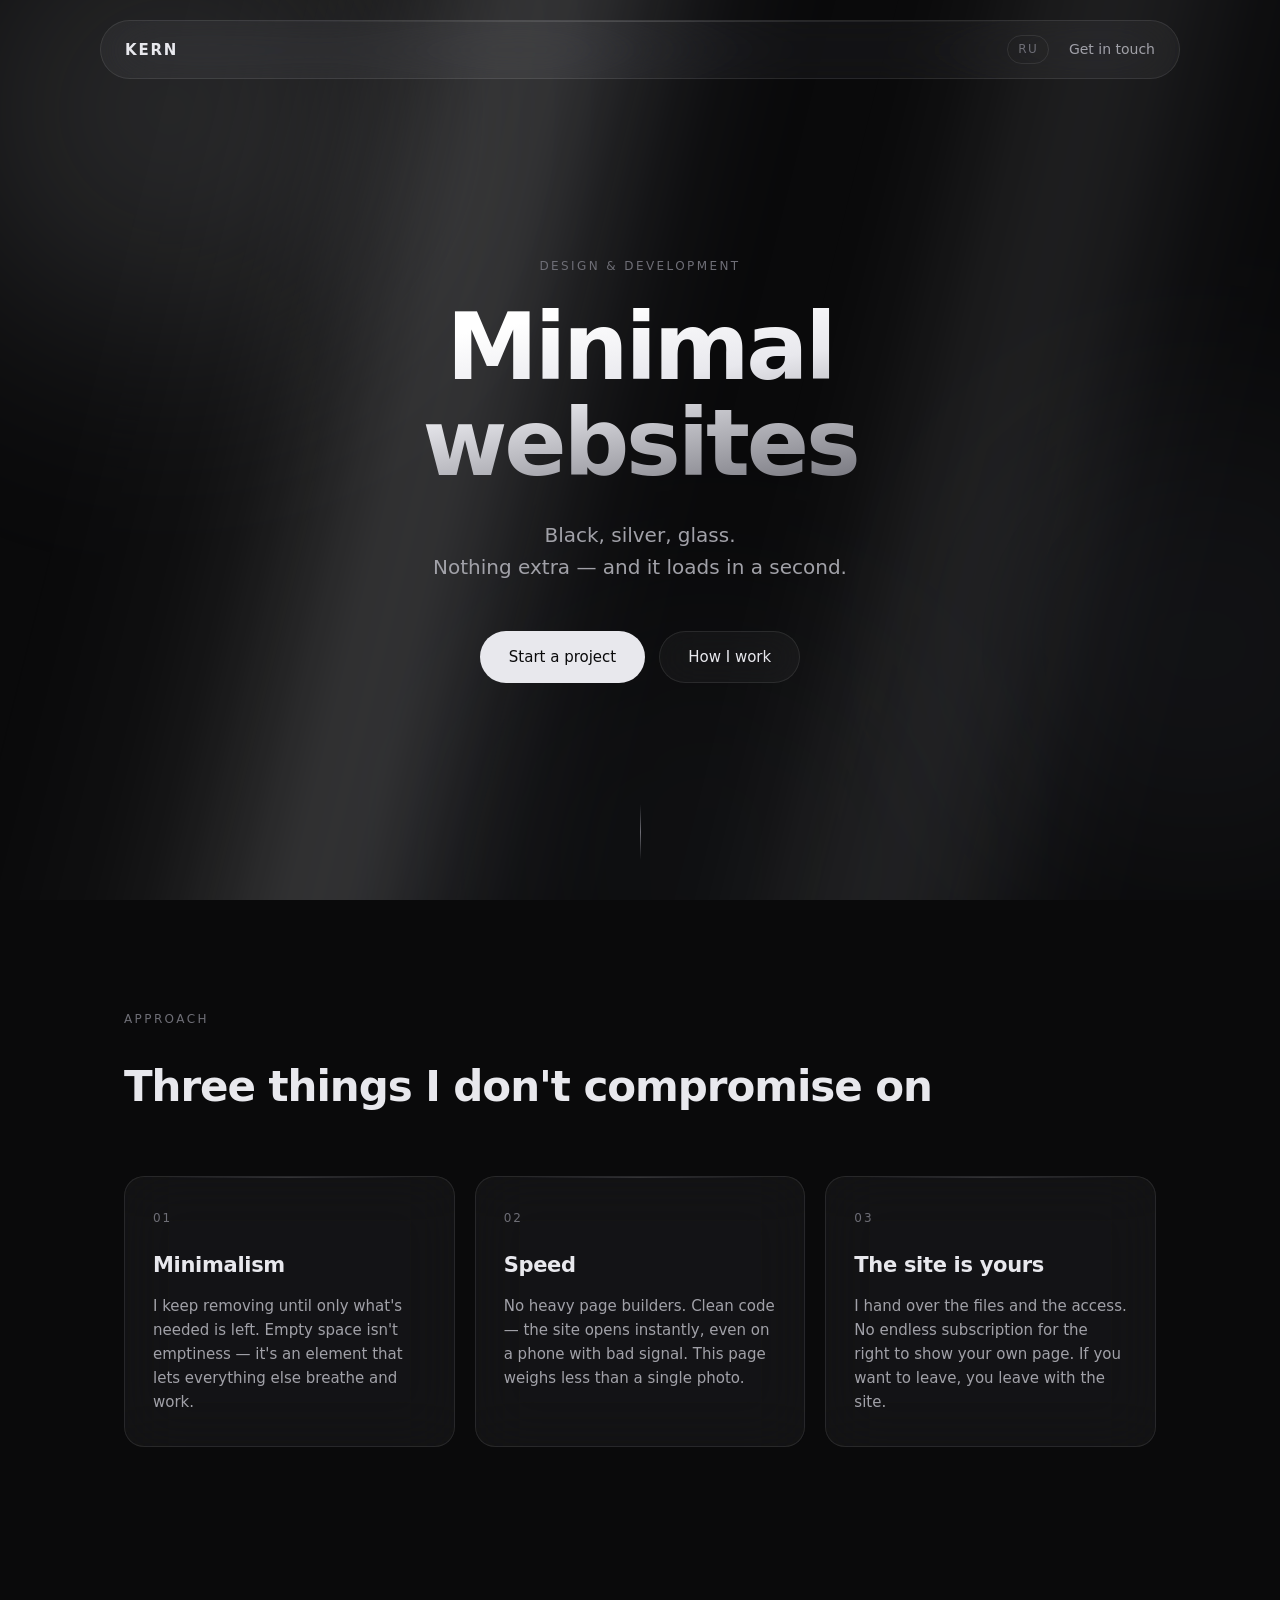
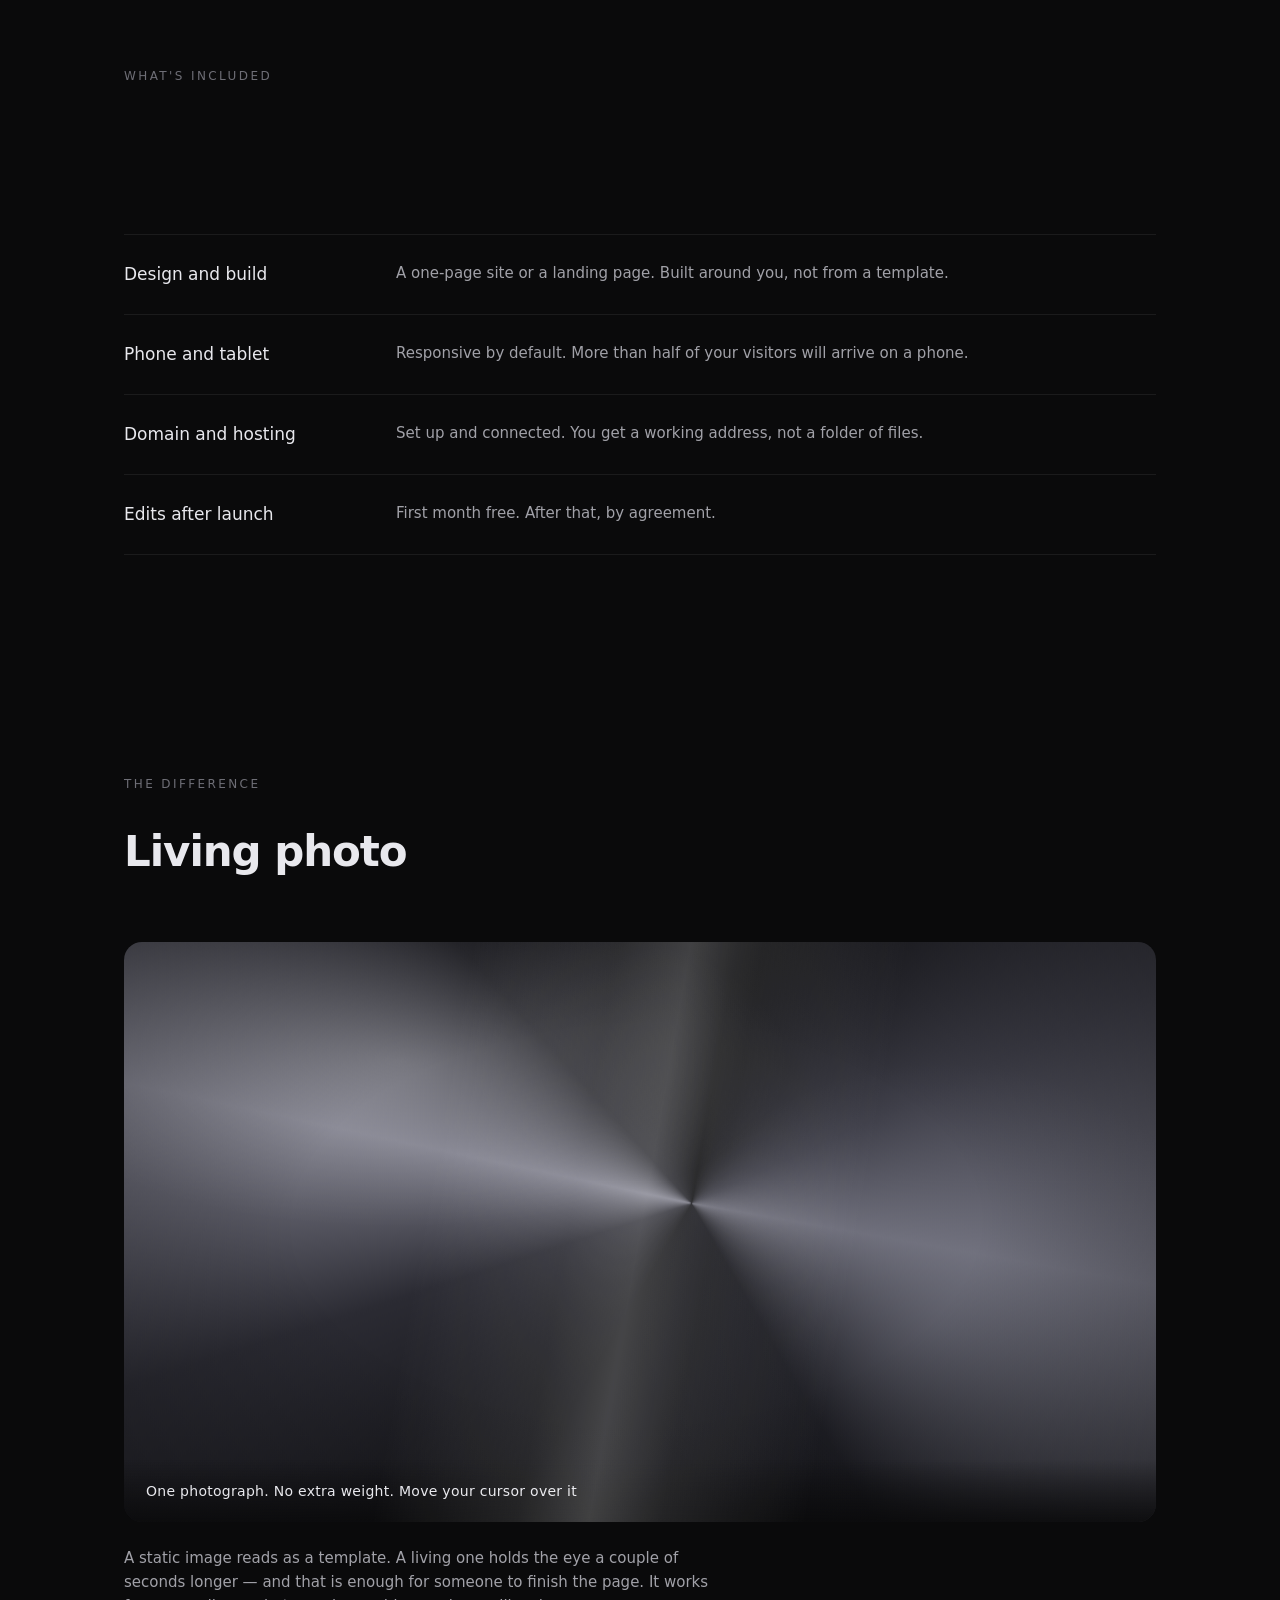
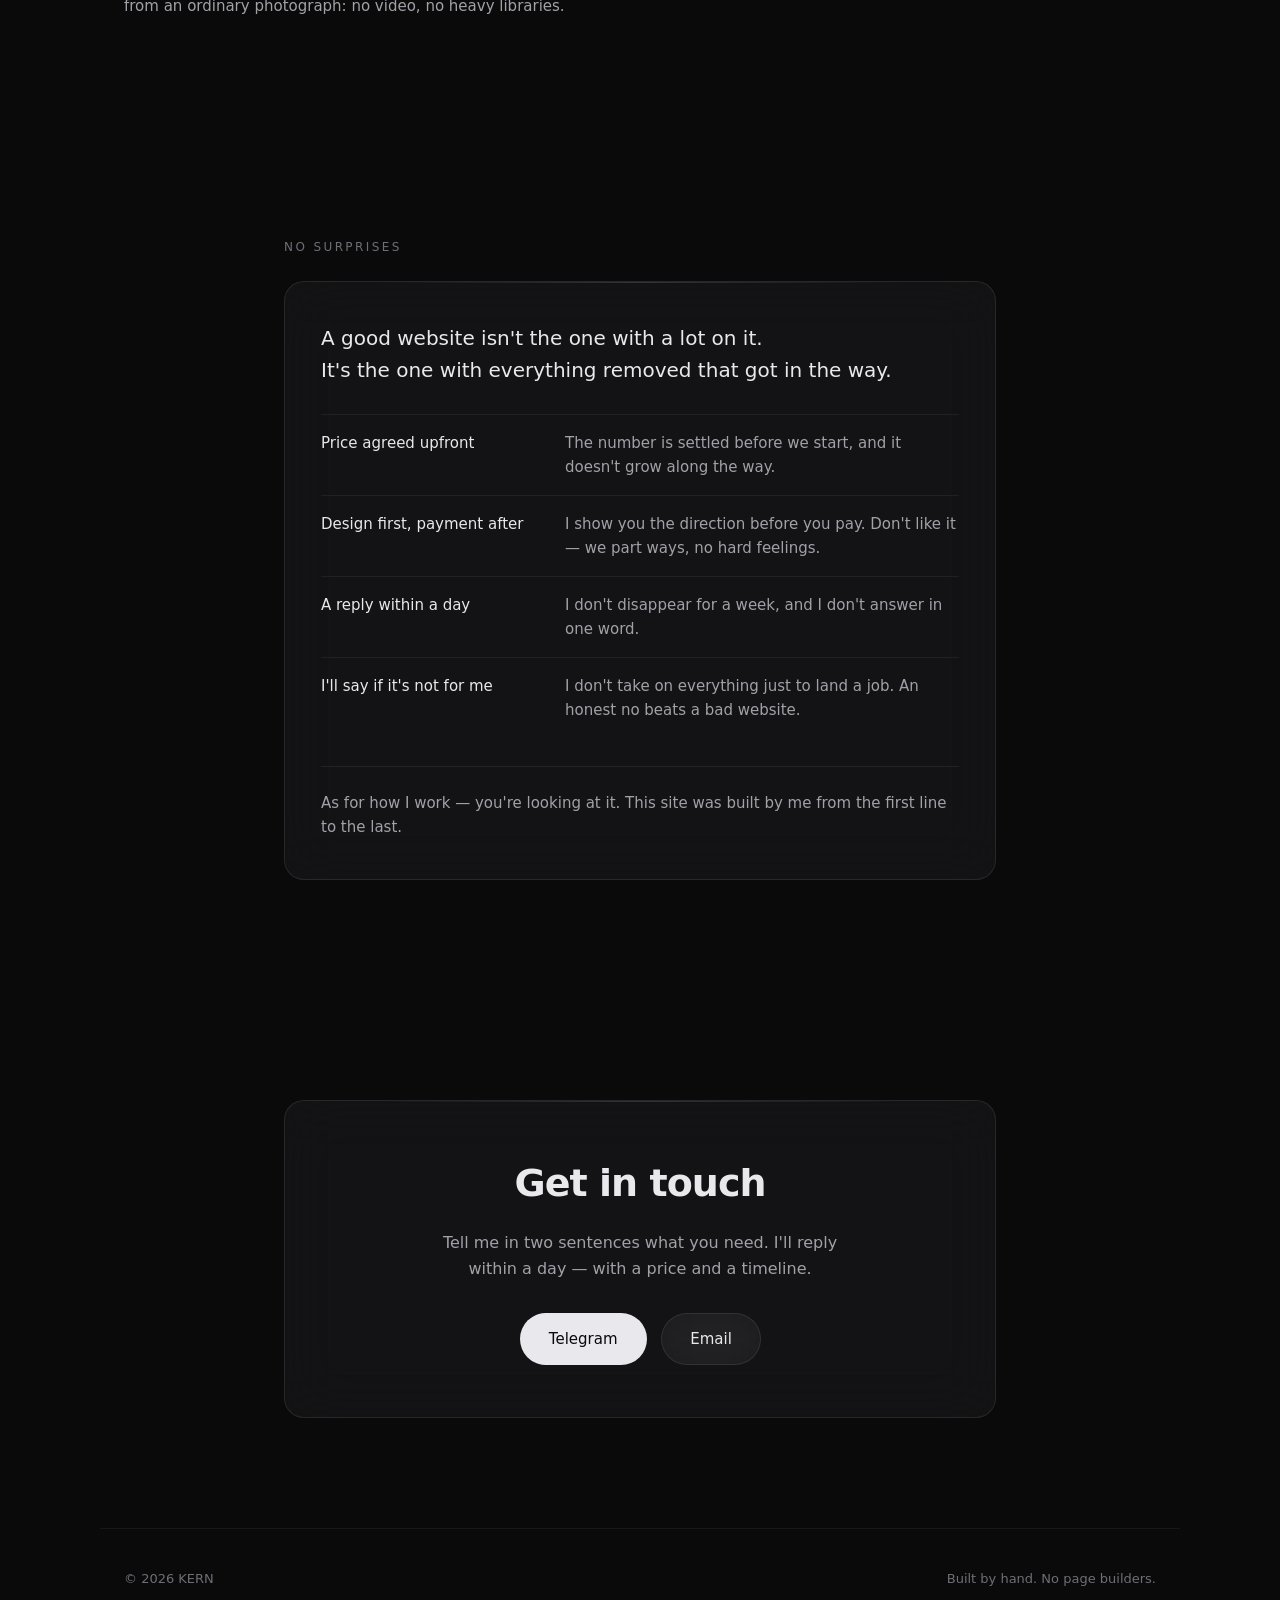
==== commit f86445c2: "KERN вместо имени человека Личности нужна биография, бренду достаточно работ. Имя убрано из заголовк" ====
--- a/en/index.html
+++ b/en/index.html
@@ -3,17 +3,30 @@
 <head>
 <meta charset="utf-8">
 <meta name="viewport" content="width=device-width, initial-scale=1">
-<title>David Lisovoy — Minimal websites</title>
+<title>KERN — Minimal websites</title>
 <meta name="description" content="Minimal websites: black, silver, glass. Clean code, instant loading, and the site stays yours.">
 <meta name="theme-color" content="#0A0A0B">
 
-<meta property="og:title" content="David Lisovoy — Minimal websites">
+<meta property="og:title" content="KERN — Minimal websites">
 <meta property="og:description" content="Black, silver, glass. Nothing extra.">
 <meta property="og:type" content="website">
-
-<link rel="alternate" hreflang="ru" href="/">
-<link rel="alternate" hreflang="en" href="/en/">
-<link rel="alternate" hreflang="x-default" href="/">
+<meta property="og:url" content="https://david-site-1jr.pages.dev/en/">
+<meta property="og:locale" content="en_US">
+<meta property="og:locale:alternate" content="ru_RU">
+<meta property="og:site_name" content="KERN">
+<meta property="og:image" content="https://david-site-1jr.pages.dev/assets/og-en.jpg">
+<meta property="og:image:width" content="1200">
+<meta property="og:image:height" content="630">
+<meta property="og:image:alt" content="KERN — minimal websites">
+<meta name="twitter:card" content="summary_large_image">
+<meta name="twitter:title" content="KERN — Minimal websites">
+<meta name="twitter:description" content="Black, silver, glass. Nothing extra.">
+<meta name="twitter:image" content="https://david-site-1jr.pages.dev/assets/og-en.jpg">
+
+<link rel="canonical" href="https://david-site-1jr.pages.dev/en/">
+<link rel="alternate" hreflang="ru" href="https://david-site-1jr.pages.dev/">
+<link rel="alternate" hreflang="en" href="https://david-site-1jr.pages.dev/en/">
+<link rel="alternate" hreflang="x-default" href="https://david-site-1jr.pages.dev/">
 
 <link rel="icon" href="data:image/svg+xml,<svg xmlns='http://www.w3.org/2000/svg' viewBox='0 0 32 32'><rect width='32' height='32' rx='8' fill='%230A0A0B'/><text x='16' y='23' font-size='18' font-family='system-ui' font-weight='600' fill='%23E8E8ED' text-anchor='middle'>D</text></svg>">
 
@@ -31,7 +44,7 @@
 </div>
 
 <header class="nav glass">
-  <a href="#" class="nav__logo">DL</a>
+  <a href="#" class="nav__logo">KERN</a>
   <div class="nav__right">
     <a href="../" class="nav__lang" hreflang="ru">RU</a>
     <a href="#contact" class="nav__cta">Get in touch</a>
@@ -175,9 +188,10 @@
         I'll reply within a day — with a price and a timeline.
       </p>
       <div class="contact__links">
-        <!-- ЗАМЕНИТЬ на свои реальные контакты -->
-        <a href="https://t.me/ЗАМЕНИТЬ" class="btn btn--primary">Telegram</a>
-        <a href="mailto:ЗАМЕНИТЬ@почта" class="btn btn--ghost">Email</a>
+        <a href="https://t.me/go2m_rix" class="btn btn--primary"
+           target="_blank" rel="noopener">Telegram</a>
+        <a href="mailto:abhudrahamen2@gmail.com?subject=Website"
+           class="btn btn--ghost">Email</a>
       </div>
     </div>
   </section>
@@ -185,7 +199,7 @@
 </main>
 
 <footer class="footer">
-  <span>© 2026 David Lisovoy</span>
+  <span>© 2026 KERN</span>
   <span class="footer__note">Built by hand. No page builders.</span>
 </footer>
 
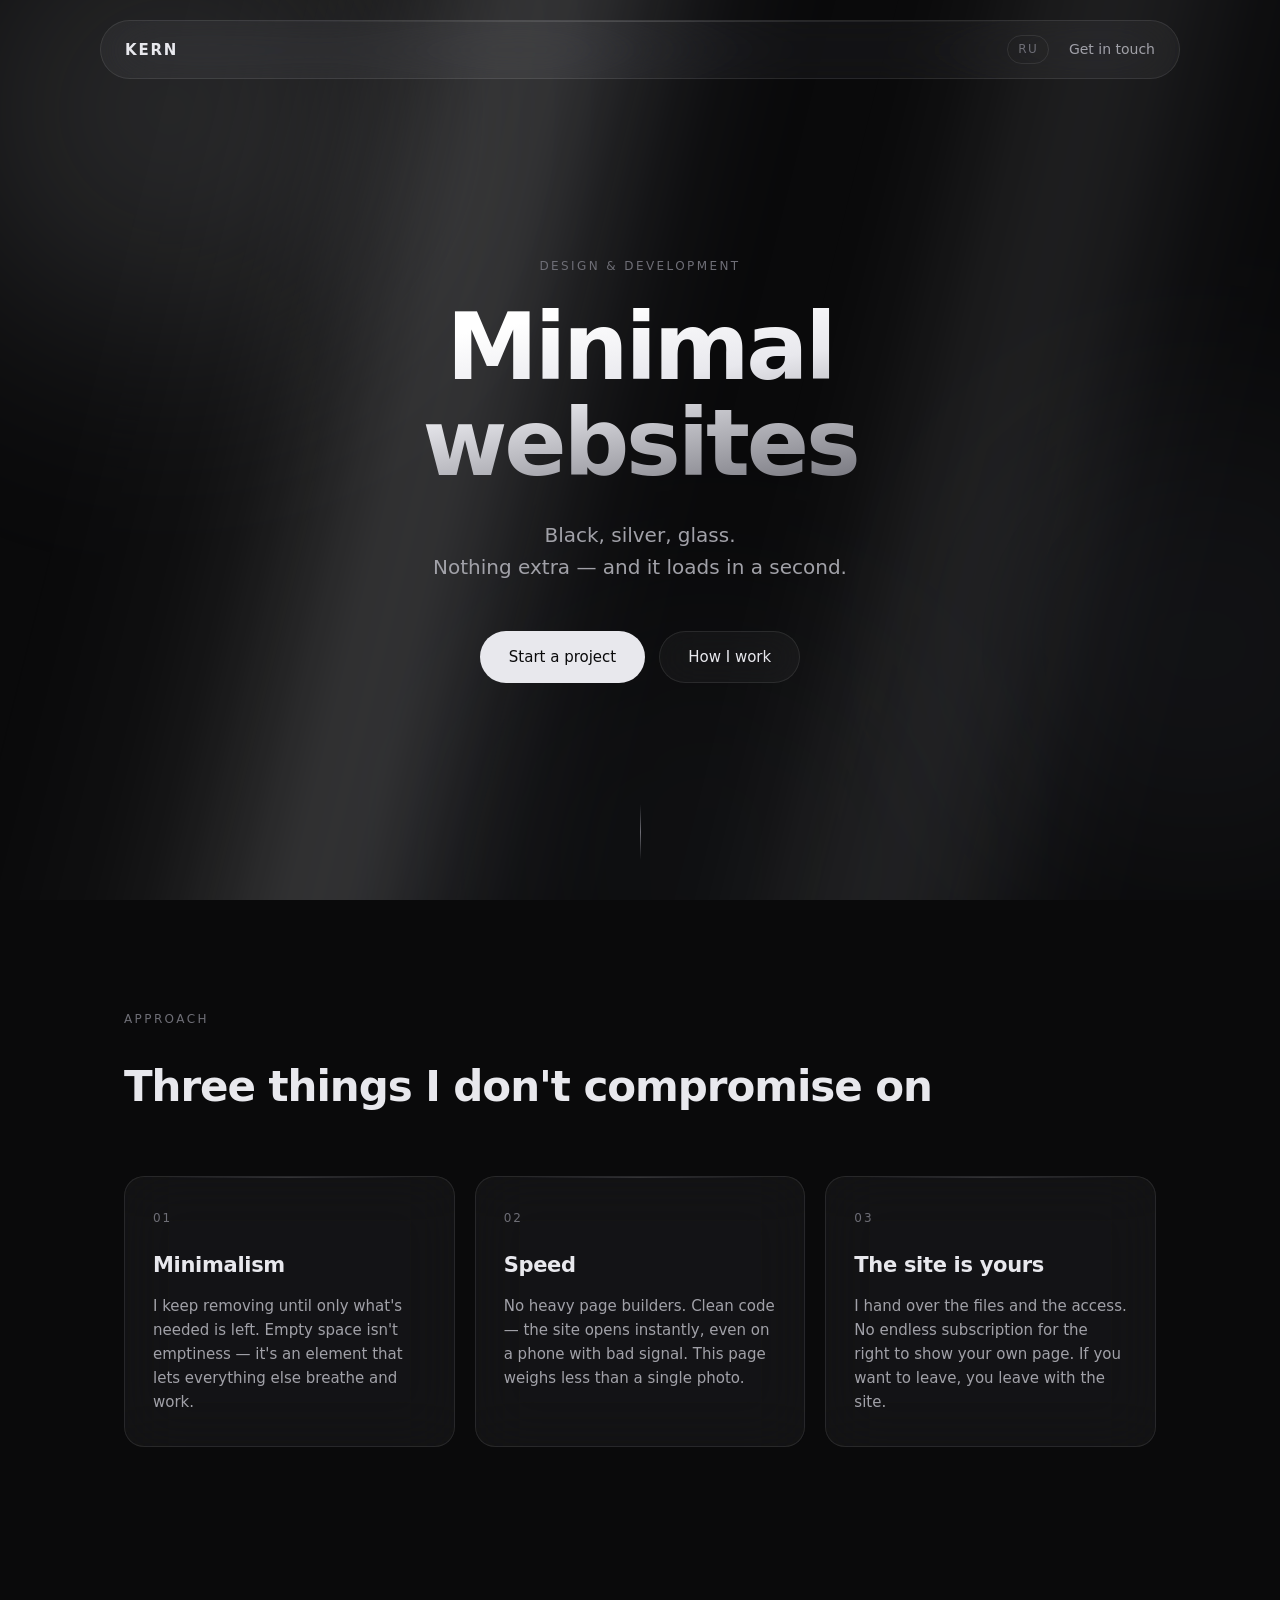
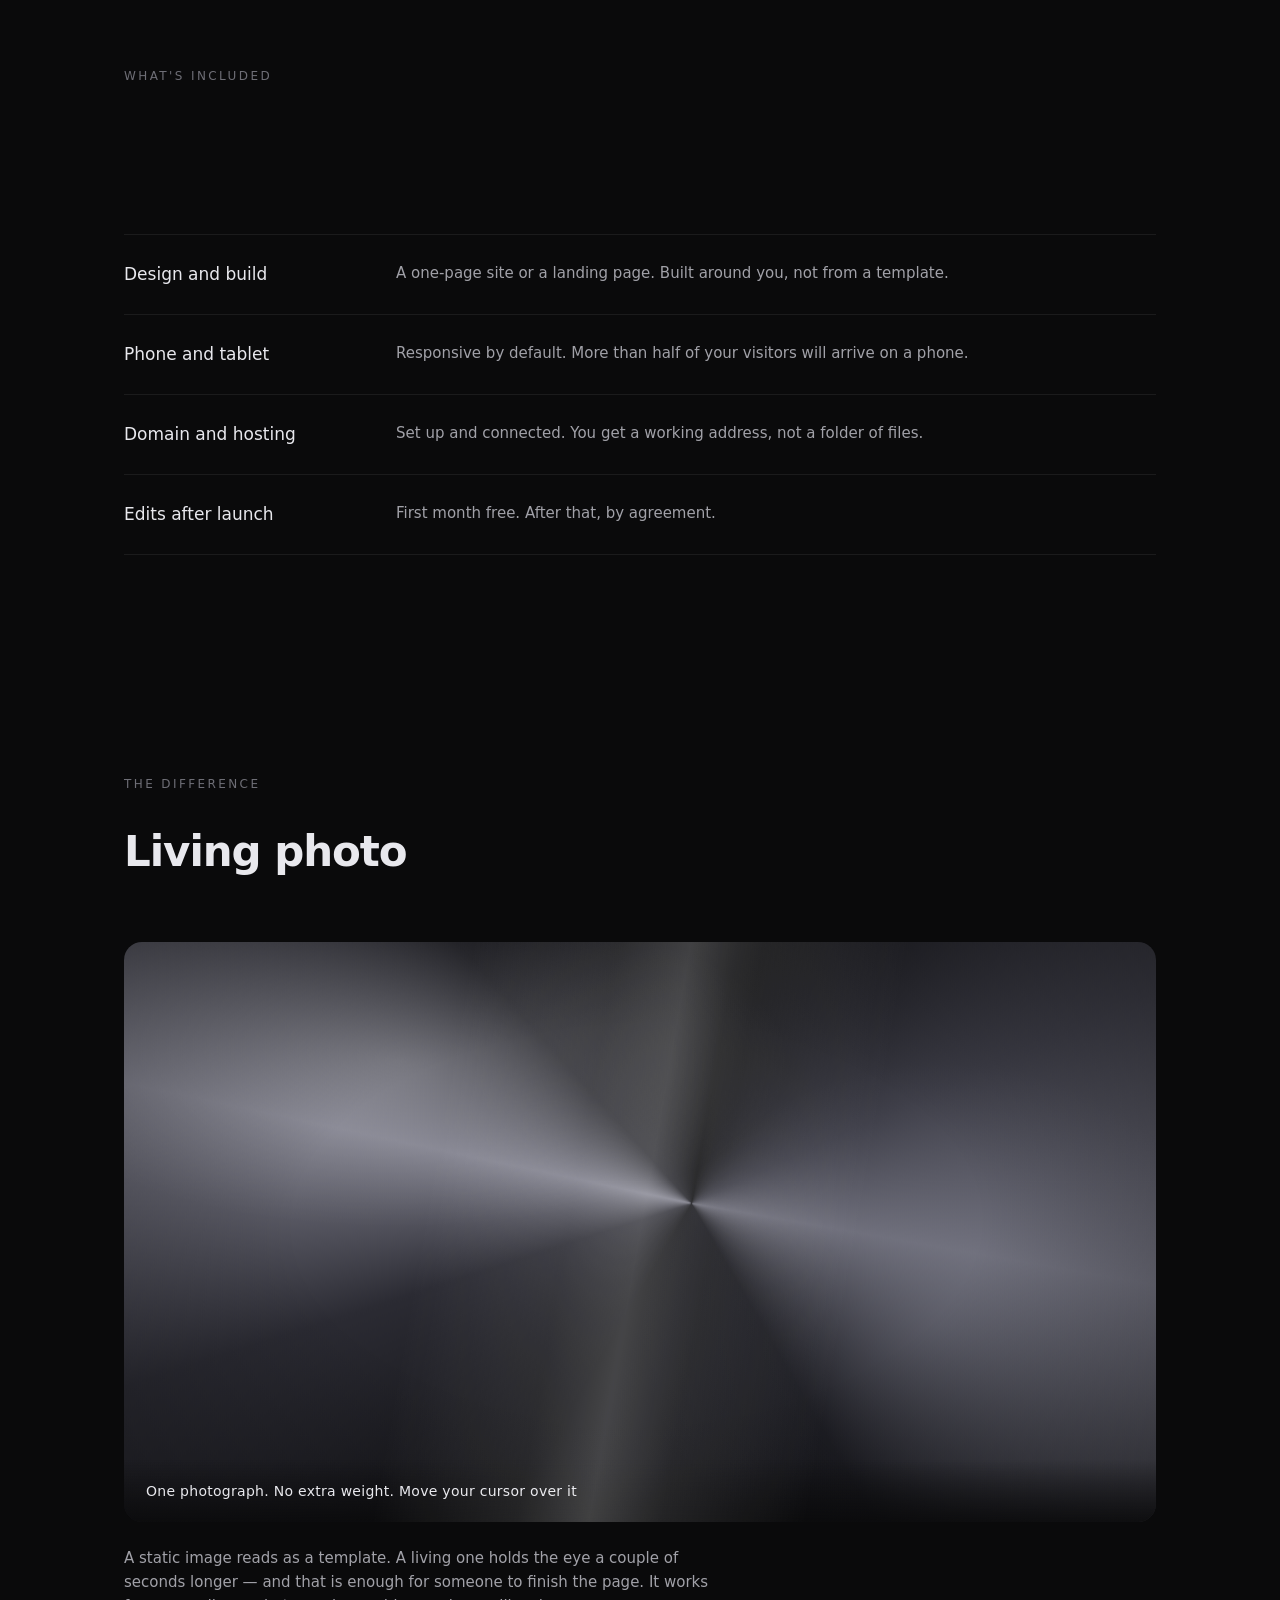
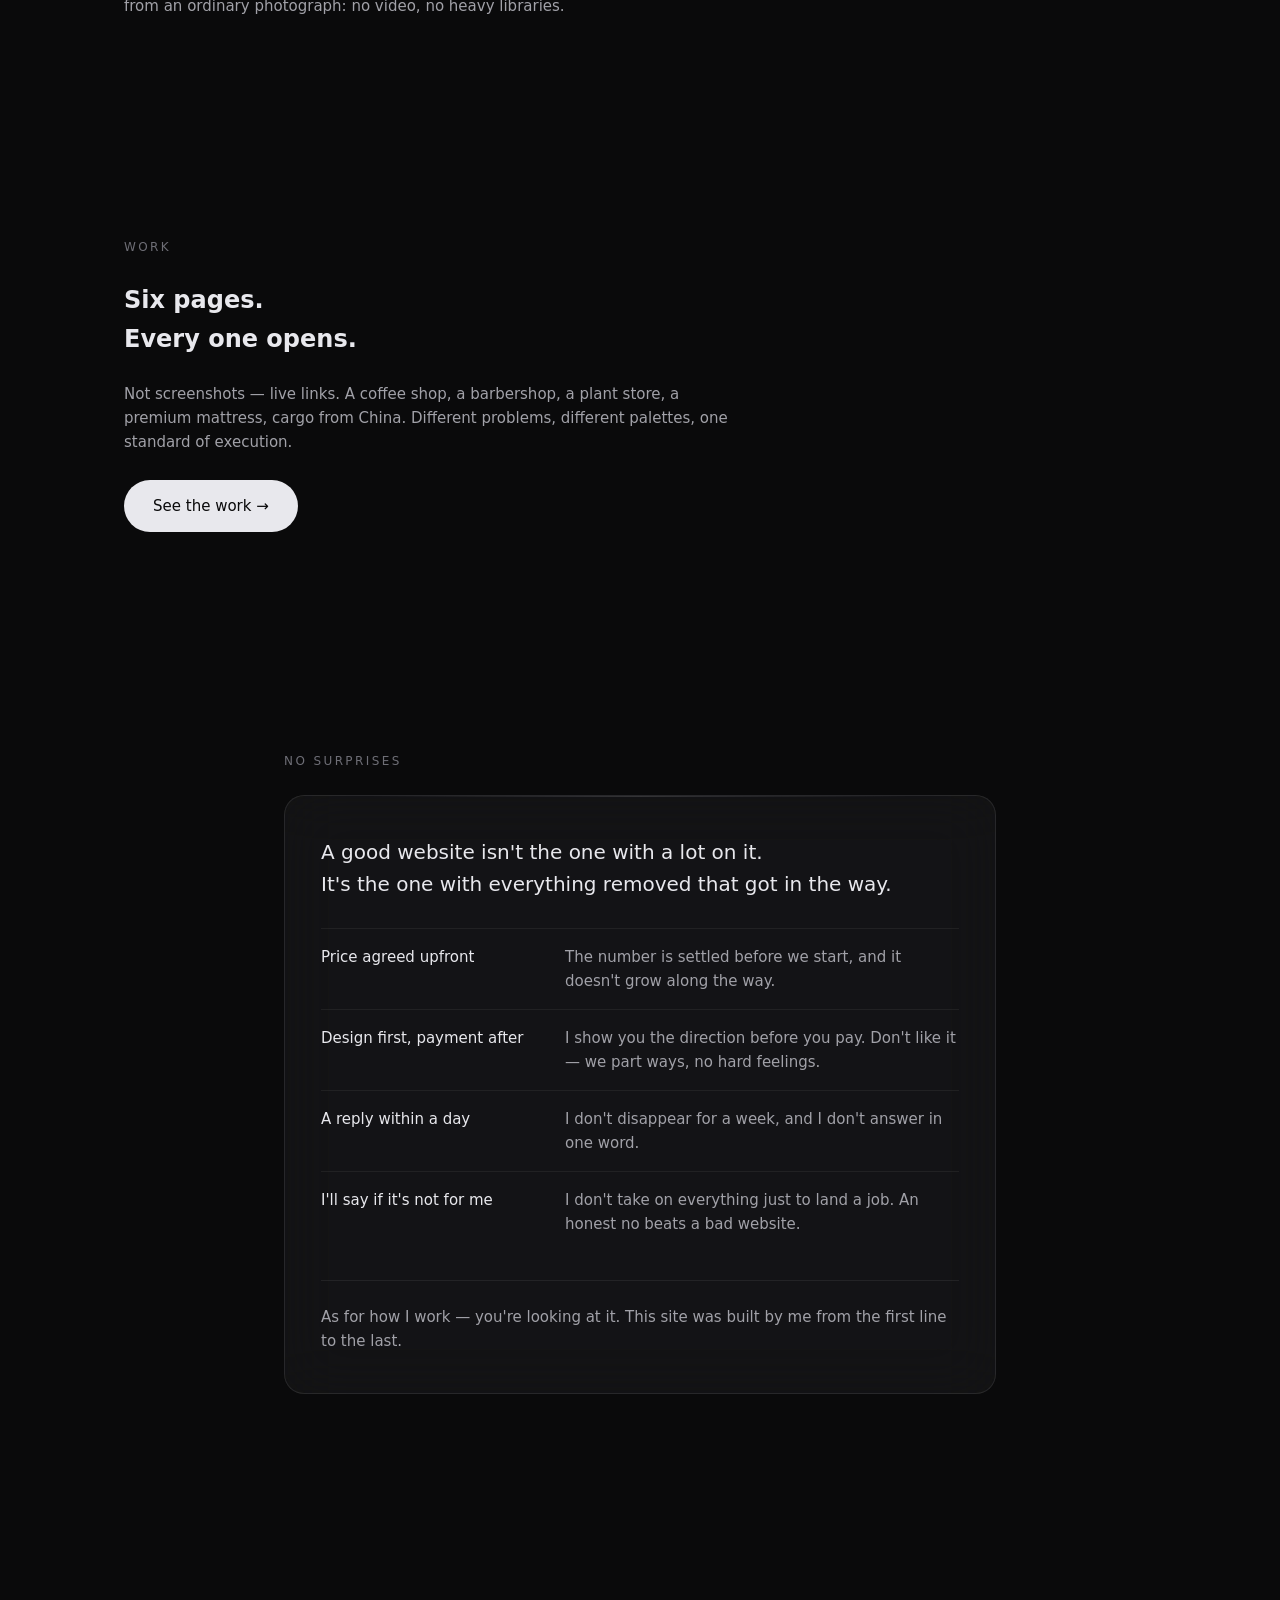
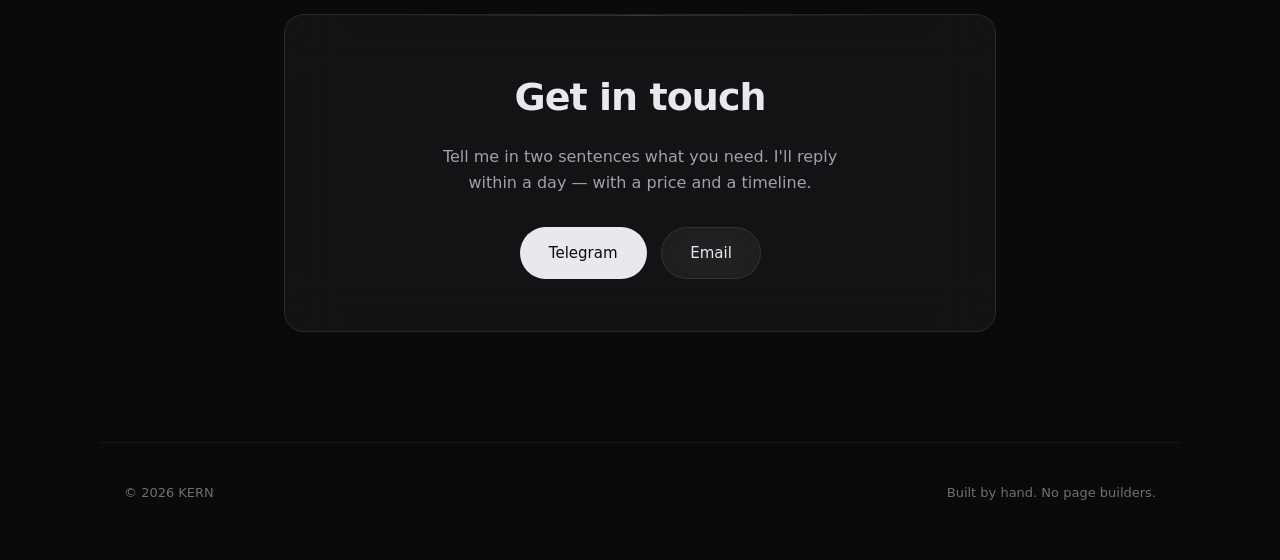
==== commit 3fe5cc35: "Раздел «Работы» на витрине Шесть живых ссылок вместо скриншотов. Портфолио опубликовано на works-32x" ====
--- a/en/index.html
+++ b/en/index.html
@@ -146,6 +146,18 @@
     </p>
   </section>
 
+
+  <section class="section">
+    <p class="eyebrow reveal">Work</p>
+    <h2 class="reveal">Six pages.<br>Every one opens.</h2>
+    <p class="live-note reveal">
+      Not screenshots — live links. A coffee shop, a barbershop, a plant store,
+      a premium mattress, cargo from China. Different problems, different
+      palettes, one standard of execution.
+    </p>
+    <a href="https://works-32x.pages.dev" target="_blank" rel="noopener" class="btn btn--primary" style="margin-top:26px">See the work →</a>
+  </section>
+
   <section class="section section--narrow">
     <p class="eyebrow reveal">No surprises</p>
     <div class="about glass reveal">
